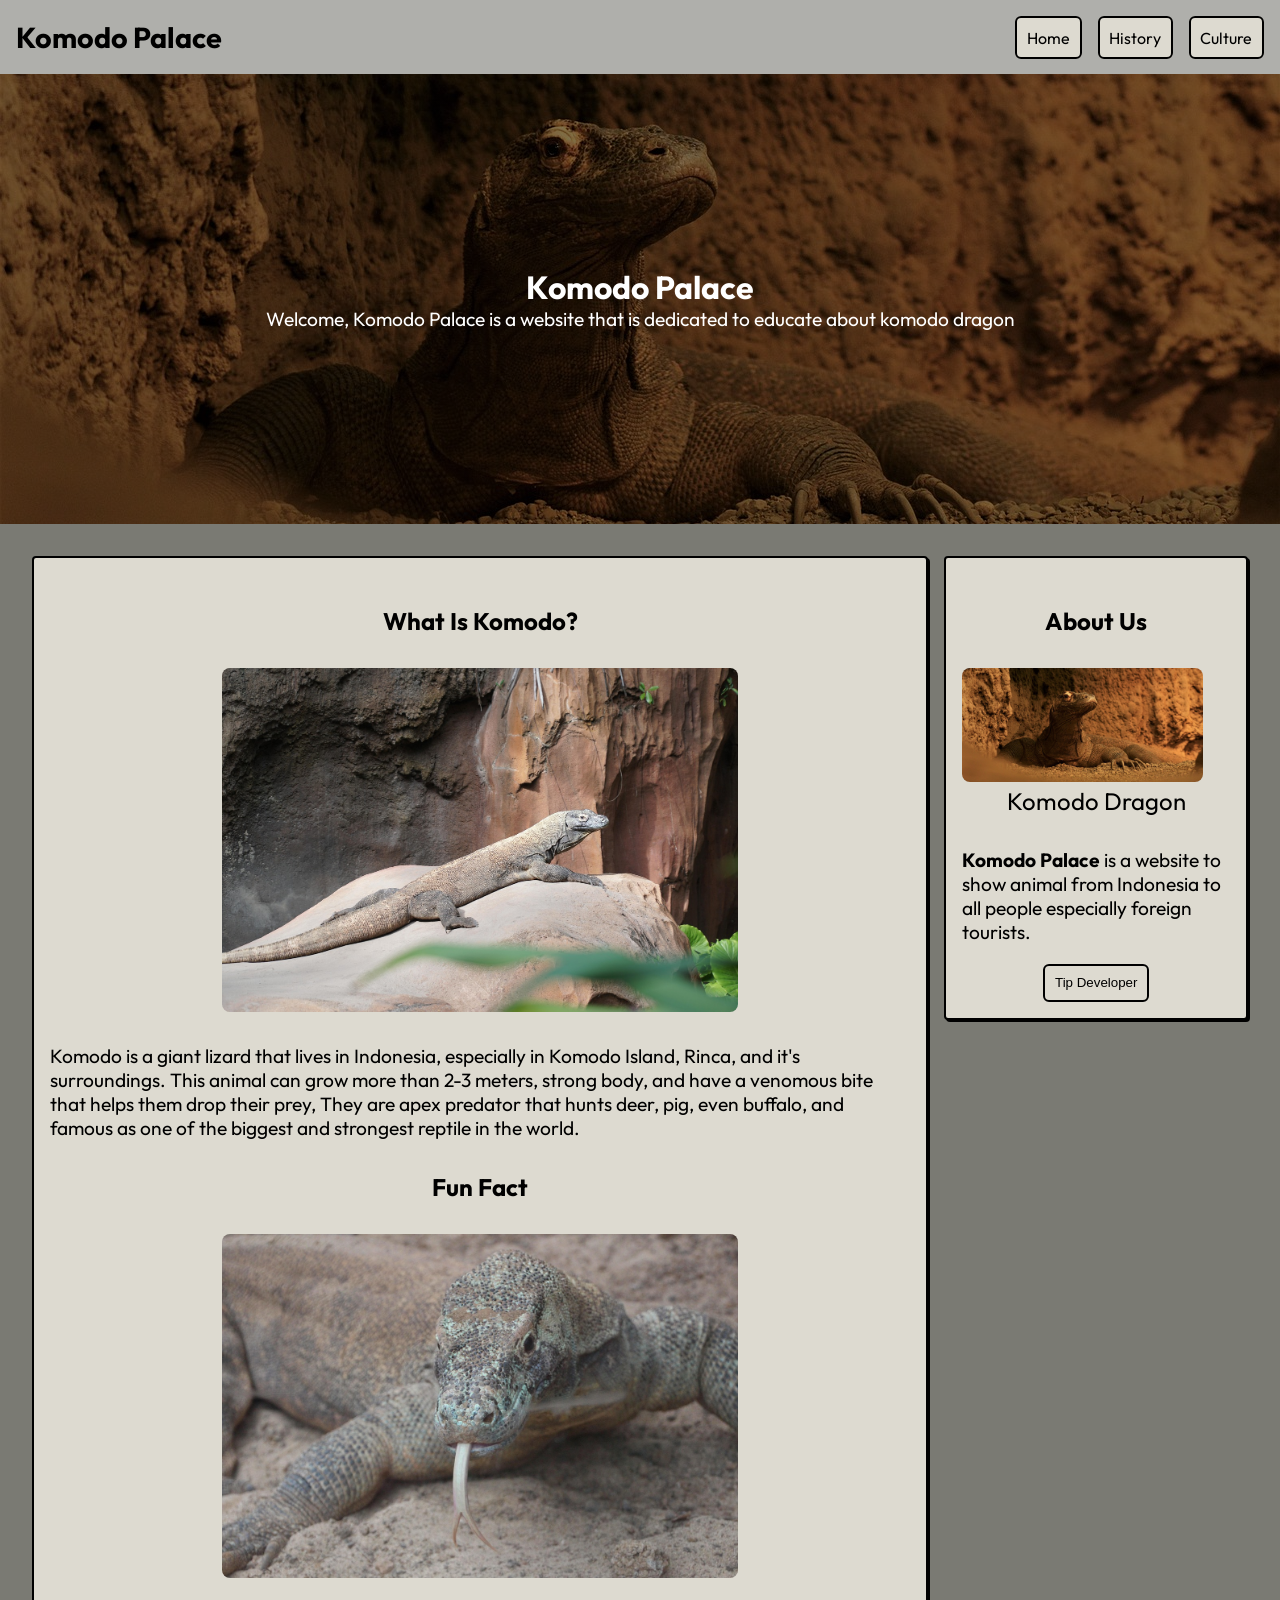
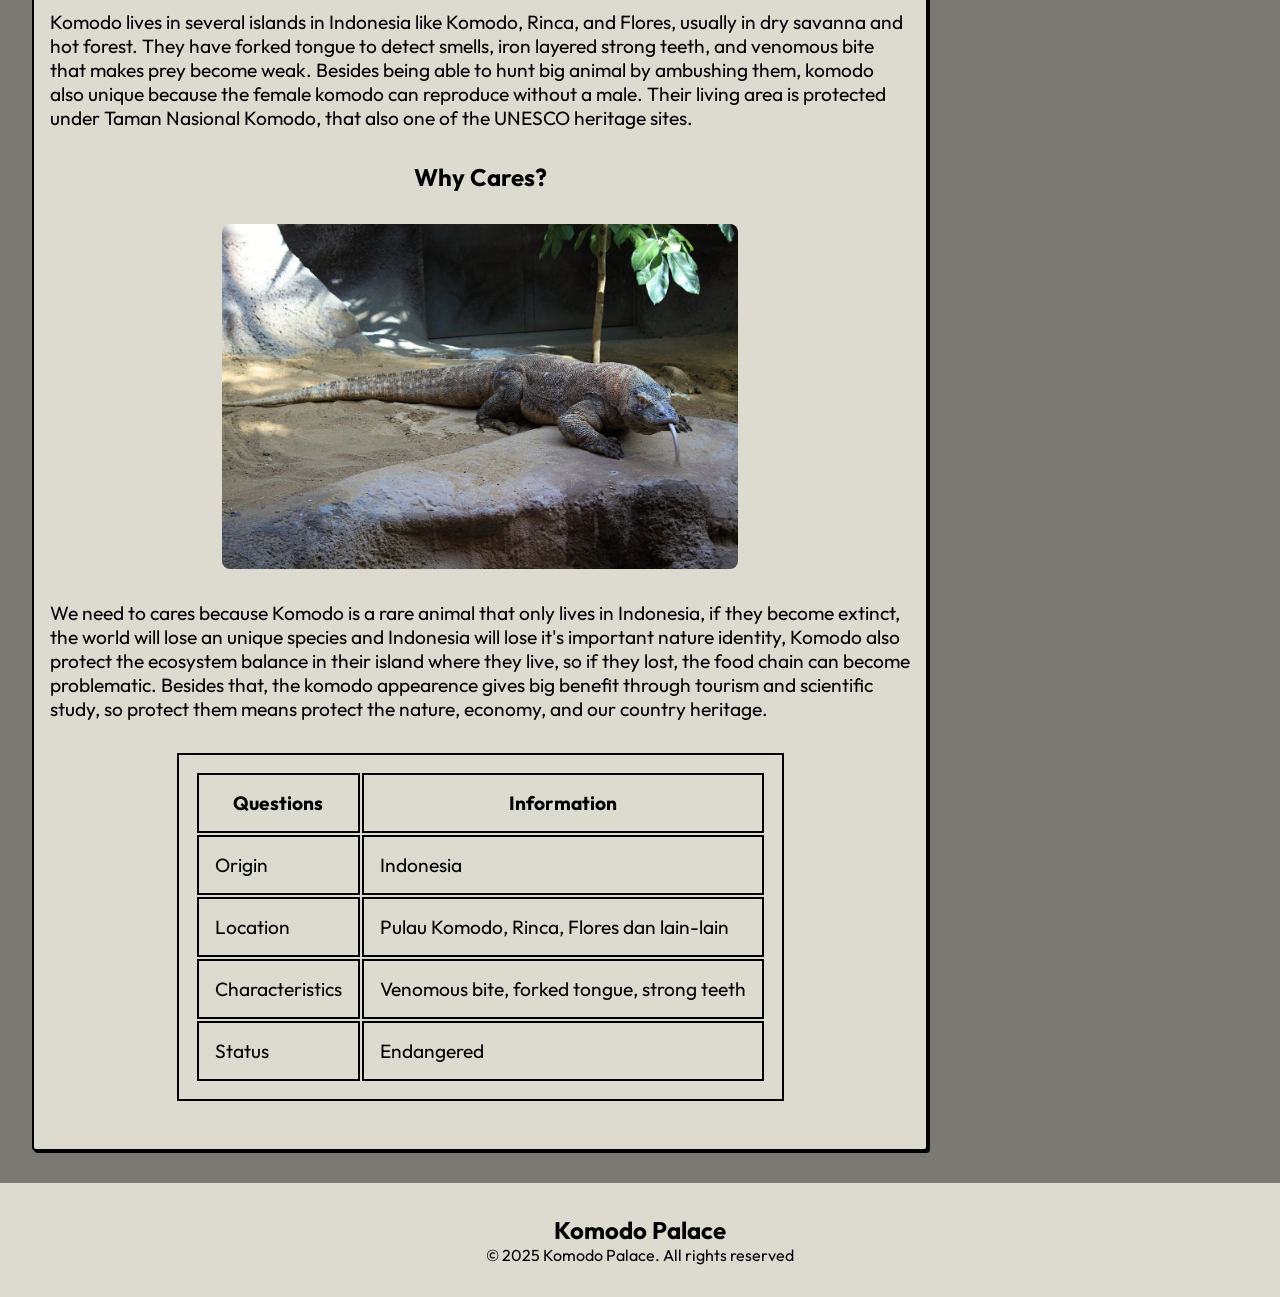
==== en/index.html @ 66232814 "english translation and landing page" ====
<!DOCTYPE html>
<html>
  <head lang="en">
    <title>Komodo Palace</title>
    <meta charset="UTF-8">
    <meta name="viewport" content="width=device-width, initial-scale=1.0">
    <link rel="stylesheet" href="./style.css">
    <link rel="icon" type="image/png" href="../assets/komodopalace.png">
    
    <link rel="preconnect" href="https://fonts.googleapis.com">
    <link rel="preconnect" href="https://fonts.gstatic.com" crossorigin>
    <link href="https://fonts.googleapis.com/css2?family=Outfit:wght@100..900&display=swap" rel="stylesheet">
  </head>
  <body>
    <header>
      <nav>
        <h2>Komodo Palace</h2>
        <ul>
          <li><a href="#">Home</a></li>
          <li><a href="./history">History</a></li>
          <li><a href="./culture">Culture</a></li>
        </ul>
      </nav>
      <div class="header-content">
        <h1>Komodo Palace</h1>
        <p>Welcome, Komodo Palace is a website that is dedicated to educate about komodo dragon</p>
      </div>
    </header>
    
    <main>
      <div id="content">
        <article id="about">
          <h1>What Is Komodo?</h1>
          <img src="../assets/komodo1.jpg" alt="Komodo Dragon">
          <p>Komodo is a giant lizard that lives in Indonesia, especially in Komodo Island, Rinca, and it's surroundings. This animal can grow more than 2-3 meters, strong body, and have a venomous bite that helps them drop their prey, They are apex predator that hunts deer, pig, even buffalo, and famous as one of the biggest and strongest reptile in the world.</p>
        </article>
        
        <article id="fact">
          <h1>Fun Fact</h1>
          <img src="../assets/komodo2.jpg" alt="Komodo Dragon">
          <p>Komodo lives in several islands in Indonesia like Komodo, Rinca, and Flores, usually in dry savanna and hot forest. They have forked tongue to detect smells, iron layered strong teeth, and venomous bite that makes prey become weak. Besides being able to hunt big animal by ambushing them, komodo also unique because the female komodo can reproduce without a male. Their living area is protected under Taman Nasional Komodo, that also one of the UNESCO heritage sites.</p>
        </article>
        
        <article id="peduli">
          <h1>Why Cares?</h1>
          <img src="../assets/komodo3.jpg" alt="Komodo Dragon">
          <p>We need to cares because Komodo is a rare animal that only lives in Indonesia, if they become extinct, the world will lose an unique species and Indonesia will lose it's important nature identity, Komodo also protect the ecosystem balance in their island where they live, so if they lost, the food chain can become problematic. Besides that, the komodo appearence gives big benefit through tourism and scientific study, so protect them means protect the nature, economy, and our country heritage.</p>
          
          <table>
            <tr>
              <th>Questions</th>
              <th>Information</th>
            </tr>
            <tr>
              <td>Origin</td>
              <td>Indonesia</td>
            </tr>
            <tr>
              <td>Location</td>
              <td>Pulau Komodo, Rinca, Flores dan lain-lain</td>
            </tr>
            <tr>
              <td>Characteristics</td>
              <td>Venomous bite, forked tongue, strong teeth</td>
            </tr>
            <tr>
              <td>Status</td>
              <td>Endangered</td>
            </tr>
          </table>
        </article>
      </div>
      
      <aside>
        <h1>About Us</h1>
        <figure>
          <img src="../assets/komodo0.jpg" alt="Komodo Dragon">
          <figcaption>Komodo Dragon</figcaption>
        </figure>
        <p><strong>Komodo Palace</strong> is a website to show animal from Indonesia to all people especially foreign tourists.</p>
        <div class=button>
          <br>
          <button type="button" onclick="openModal()">Tip Developer</button>
        </div>
      </aside>
    </main>
    
    <footer>
      <h2>Komodo Palace</h2>
      <p>&copy; 2025 Komodo Palace. All rights reserved</p>
    </footer>
    
    <!-- Donasi -->
    <div id="modal" class="hidden">
      <div class="modal-content">
        <h1>Tip Developer</h1>
        <p>Thank you :></p>
        <br>
        <img src="../assets/bitcoinlogofull.svg" alt="Pay with bitcoin">
        <p>bc1que4da8sfzt25e2x72j9yx6vvxzepug97rszcls</p>
      </div>
      <div class="buttons">
        <button id="copy">Copy Address</button>
        <button id="close">Close</button>
      </div>
    </div>
    
    <script src="../script.js"></script>
  </body>
</html>
---- en/style.css ----
* {
  margin: 0;
  padding: 0;
  box-sizing: border-box;
}

html {
  scroll-behavior: smooth;
}

body {
  font-family: "Outfit", "Segoe UI", "Arial";
}

nav {
  background: hsla(60,3%,46.5%,0.6);
  display: flex;
  align-items: center;
  justify-content: space-between;
  padding: 1.2rem 1rem;
}

nav h2 {
  font-size: 1.8rem;
}

ul {
  display: flex;
  gap: 1rem
}

li {
  list-style: none;
}

a, .button button {
  text-decoration: none;
  color: black;
  background-color: #DDDAD0;
  border: 2px solid black;
  padding: 0.6rem;
  border-radius: 6px;
  transition: all 0.1s ease-out;
}

a:hover, .button button:hover {
  box-shadow: 2px 2px;
  filter: brightness(80%);
}

.header-content {
  color: white;
  display: flex;
  flex-direction: column;
  align-items: center;
  justify-content: center;
  text-align: center;
  justify-content: center;
  background: linear-gradient(rgba(0,0,0,0.5), rgba(0,0,0,0.5)), url('../assets/komodo0.jpg') center no-repeat;
  background-size: cover;
  height: 50vh;
}

.header-content h1 {
  font-size: 2rem;
}

.header-content p {
  font-size: 1.2rem;
}

main {
  display: flex;
  align-items: flex-start;
  padding: 2rem;
  gap: 1rem;
  background: #7A7A73;
}

#content, aside {
  border: 2px solid black;
  padding: 1rem;
  background: #DDDAD0;
  border-radius: 4px;
  box-shadow: 2px 2px;
}

#content {
  display: flex;
  align-items: center;
  justify-content: center;
  flex-direction: column;
}

#content h1, aside h1 {
  text-align: center;
  margin: 2rem;
}

#content p, aside p {
  margin-top: 2rem;
  font-size: 1.2rem;
}

#content img {
  display: block;
  width: 60%;
  border-radius: 8px;
  margin: 0 auto;
}

table, th, td {
  font-size: 1.2rem;
  margin: 2rem auto;
  border: 2px solid black;
  padding: 1rem;
}

aside {
  display: flex;
  align-items: center;
  justify-content: center;
  flex-direction: column;
}

figure img {
  width: 90%;
  border-radius: 8px;
}

figure figcaption {
  text-align: center;
  font-size: 1.5rem;
}

aside a {
  margin-top: 2rem;
  display: block;
}

footer {
  background: #DDDAD0;
  padding: 2rem;
  text-align: center;
}

#modal {
  color: white;
  position: fixed;
  top: 50%;
  left: 50%;
  transform: translate(-50%, -50%);
  background: #57564F;
  display: flex;
  align-items: center;
  justify-content: center;
  text-align: center;
  flex-direction: column;
  padding: 1rem;
  gap: 0.5rem;
  border-radius: 8px;
  z-index: 1000;
}

.buttons {
  color: black;
}

#copy, #close {
  border: 2px solid black;
  padding: 0.5rem;
  border-radius: 4px;
  transition: all 0.1s ease-out;
  background: white;
  font-size: 1rem;
}

#copy:hover {
  background: green;
}

#close:hover {
  background: #bb1111;
}

.hidden {
  display: none !important;
}

@media (max-width: 600px) {
  nav {
    flex-direction: column;
  }
  
  nav ul {
    margin-top: 1rem;
  }
  
  main {
    flex-direction: column;
  }
  
  #content img {
    width: 90%;
  }
  
  table, th, td {
    font-size: 0.3rem;
  }
  
  #modal {
    width: 95%;
  }
}
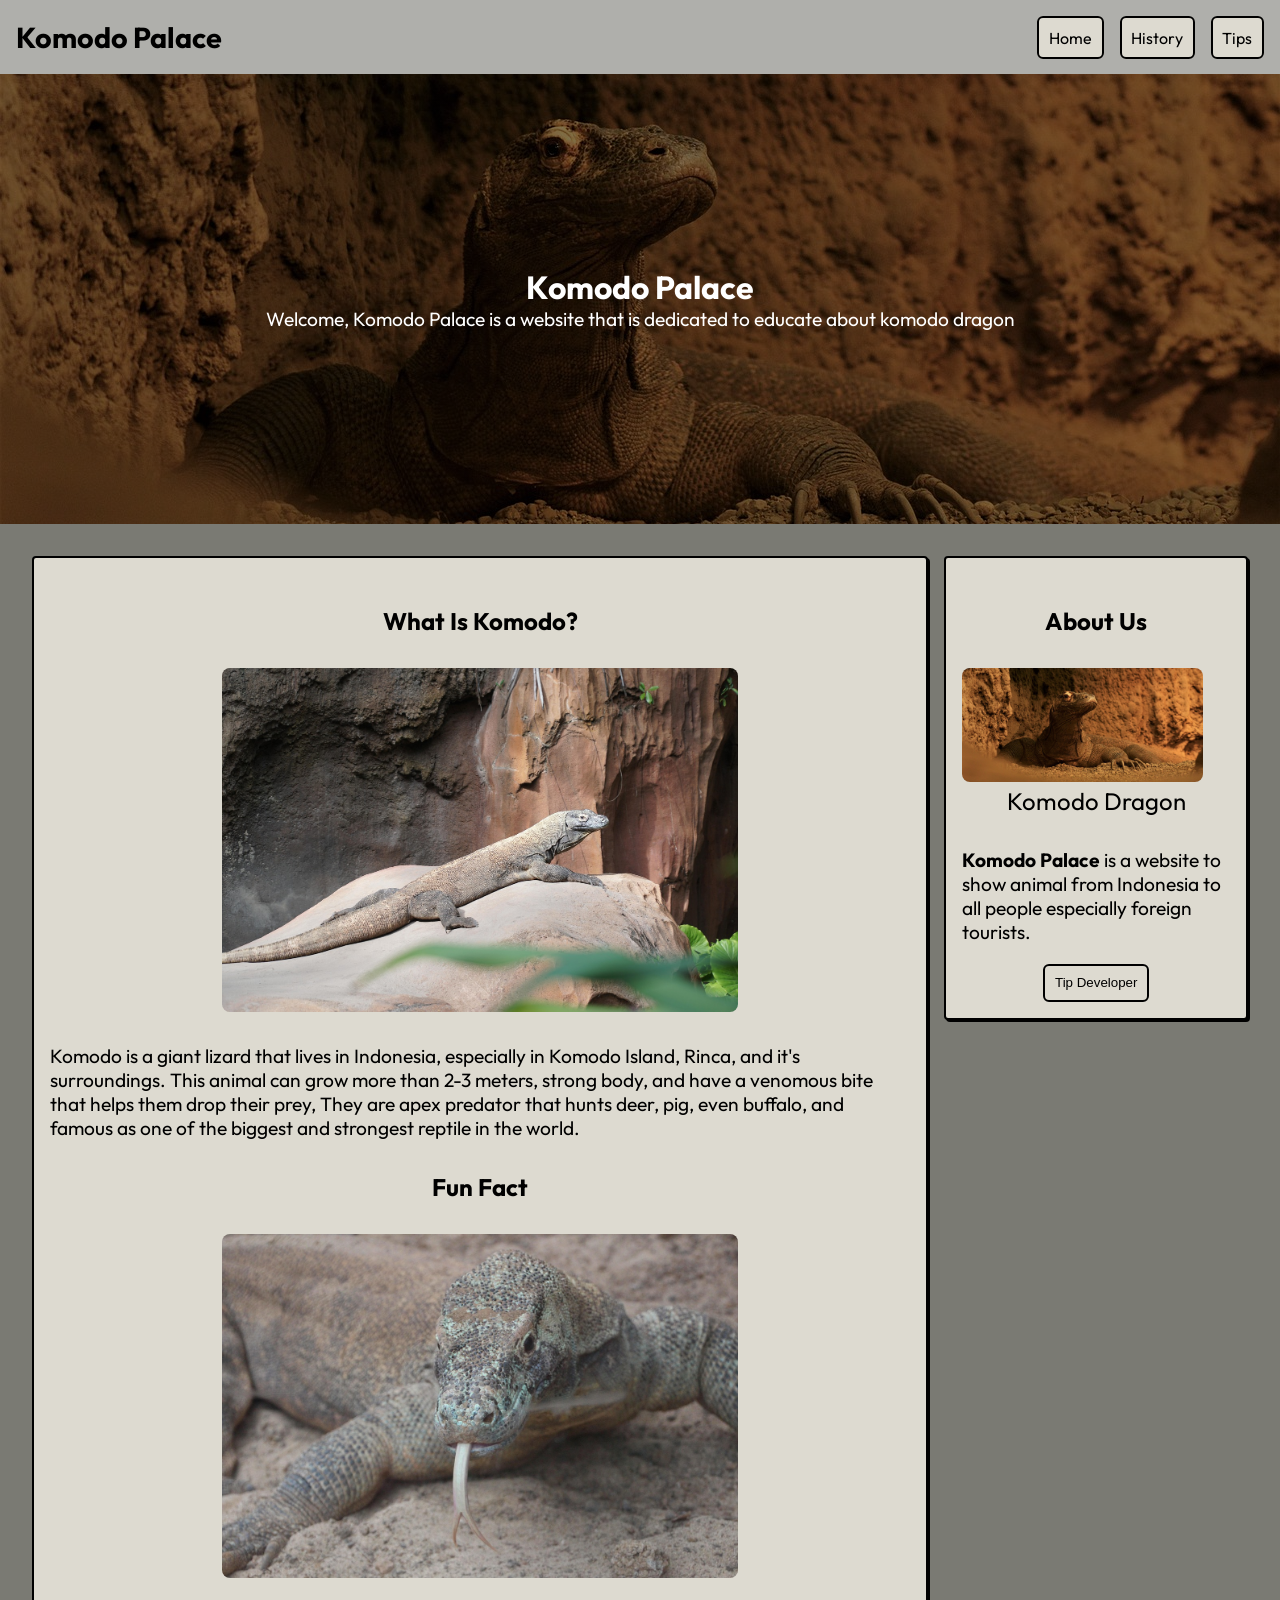
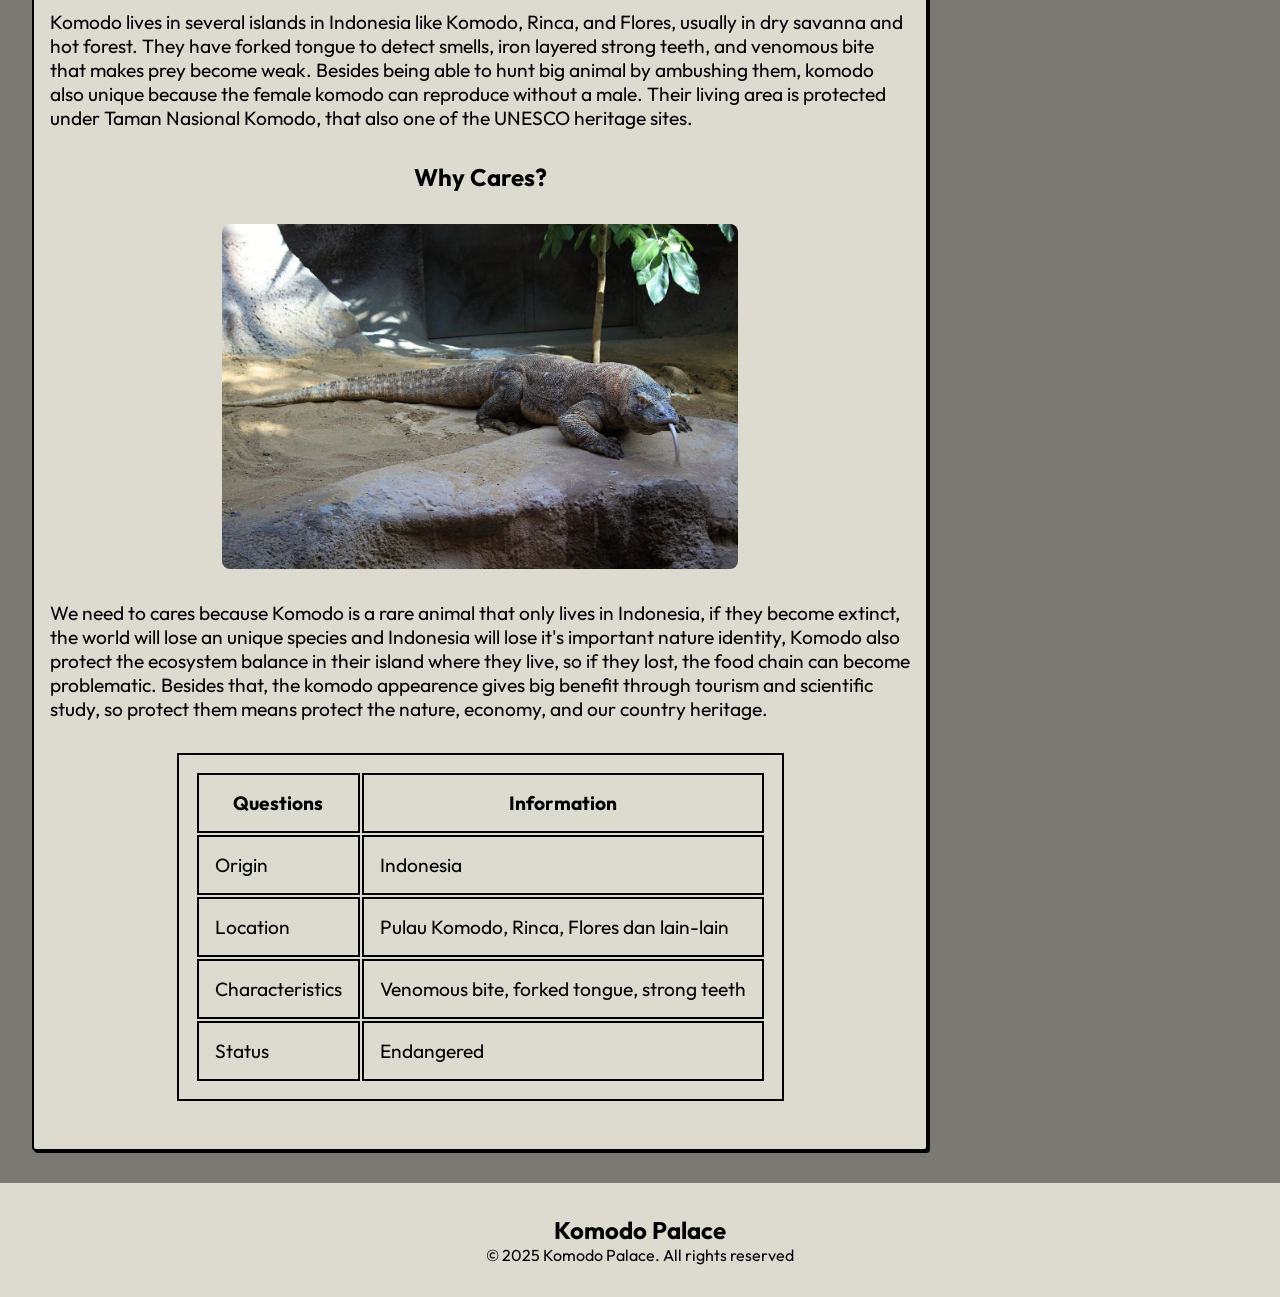
==== commit ebdbbfd9: "add history page and tips page" ====
--- a/en/index.html
+++ b/en/index.html
@@ -17,8 +17,8 @@
         <h2>Komodo Palace</h2>
         <ul>
           <li><a href="#">Home</a></li>
-          <li><a href="./history">History</a></li>
-          <li><a href="./culture">Culture</a></li>
+          <li><a href="./history.html">History</a></li>
+          <li><a href="./tips.html">Tips</a></li>
         </ul>
       </nav>
       <div class="header-content">
